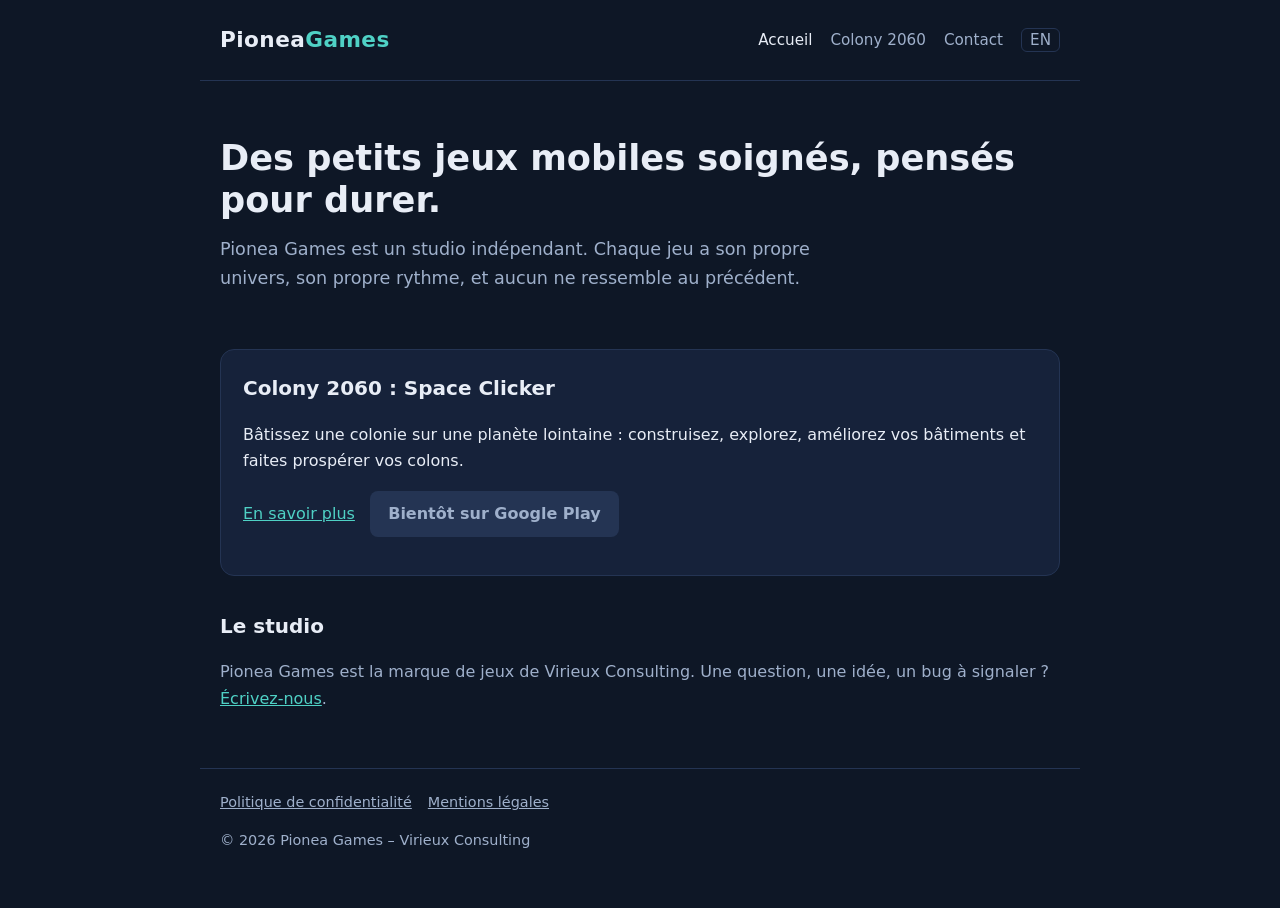
==== index.html @ 82339b9e "Add files via upload" ====
<!DOCTYPE html>
<html lang="fr">
<head>
<meta charset="utf-8">
<meta name="viewport" content="width=device-width,initial-scale=1">
<title>Pionea Games – Jeux mobiles indépendants</title>
<meta name="description" content="Pionea Games, studio indépendant de jeux mobiles édité par Virieux Consulting.">
<link rel="stylesheet" href="/style.css">
<link rel="icon" href="/favicon.svg" type="image/svg+xml">
<link rel="alternate" hreflang="en" href="https://pioneagames.com/en/">
</head>
<body>
<header>
<a class="brand" href="/">Pionea<span>Games</span></a>
<nav><a href="/" class=on>Accueil</a><a href="/colony-2060.html">Colony 2060</a><a href="/contact.html">Contact</a><a class="lang" href="/en/">EN</a></nav>
</header>
<main>

<section class="hero">
<h1>Des petits jeux mobiles soignés, pensés pour durer.</h1>
<p>Pionea Games est un studio indépendant. Chaque jeu a son propre univers, son propre rythme, et aucun ne ressemble au précédent.</p>
</section>
<section class="card">
<h2>Colony 2060 : Space Clicker</h2>
<p>Bâtissez une colonie sur une planète lointaine : construisez, explorez, améliorez vos bâtiments et faites prospérer vos colons.</p>
<p><a href="/colony-2060.html">En savoir plus</a> &nbsp; <span class="btn off">Bientôt sur Google Play</span></p>
</section>
<section>
<h2>Le studio</h2>
<p class="muted">Pionea Games est la marque de jeux de Virieux Consulting. Une question, une idée, un bug à signaler ? <a href="/contact.html">Écrivez-nous</a>.</p>
</section>
</main>
<footer>
<a href="/confidentialite.html">Politique de confidentialité</a><a href="/mentions-legales.html">Mentions légales</a>
<p>© 2026 Pionea Games – Virieux Consulting</p>
</footer>
</body>
</html>
---- style.css ----
:root{--bg:#0e1726;--card:#16223a;--text:#e8edf6;--muted:#9fb0cb;--accent:#4fd1c5;--line:#243453}
*{box-sizing:border-box}
html{scroll-behavior:smooth}
body{margin:0;font-family:system-ui,-apple-system,"Segoe UI",Roboto,sans-serif;background:var(--bg);color:var(--text);line-height:1.65}
a{color:var(--accent)}
header,main,footer{max-width:880px;margin:0 auto;padding:0 20px}
header{display:flex;flex-wrap:wrap;align-items:center;justify-content:space-between;gap:12px;padding-top:22px;padding-bottom:22px;border-bottom:1px solid var(--line)}
.brand{font-weight:700;font-size:1.35rem;letter-spacing:.02em;color:var(--text);text-decoration:none}
.brand span{color:var(--accent)}
nav a{margin-left:18px;text-decoration:none;color:var(--muted);font-size:.95rem}
nav a:hover,nav a.on{color:var(--text)}
.lang{border:1px solid var(--line);border-radius:6px;padding:2px 8px}
.hero{padding:56px 0 28px}
.hero h1{font-size:2.2rem;line-height:1.2;margin:0 0 14px}
.hero p{color:var(--muted);font-size:1.1rem;max-width:620px;margin:0}
.card{background:var(--card);border:1px solid var(--line);border-radius:14px;padding:22px;margin:28px 0}
.card h2,.card h3{margin-top:0}
.btn{display:inline-block;background:var(--accent);color:#06222a;font-weight:600;border-radius:8px;padding:10px 18px;text-decoration:none}
.btn.off{background:var(--line);color:var(--muted);cursor:default}
h1.page{font-size:1.9rem;margin:44px 0 6px}
h2{margin-top:34px;font-size:1.25rem}
.muted{color:var(--muted)}
ul{padding-left:20px}
footer{border-top:1px solid var(--line);margin-top:56px;padding-top:22px;padding-bottom:40px;color:var(--muted);font-size:.9rem}
footer a{color:var(--muted);margin-right:16px}
table{border-collapse:collapse;width:100%}
td{padding:8px 10px;border-bottom:1px solid var(--line);vertical-align:top}
td:first-child{color:var(--muted);width:38%}
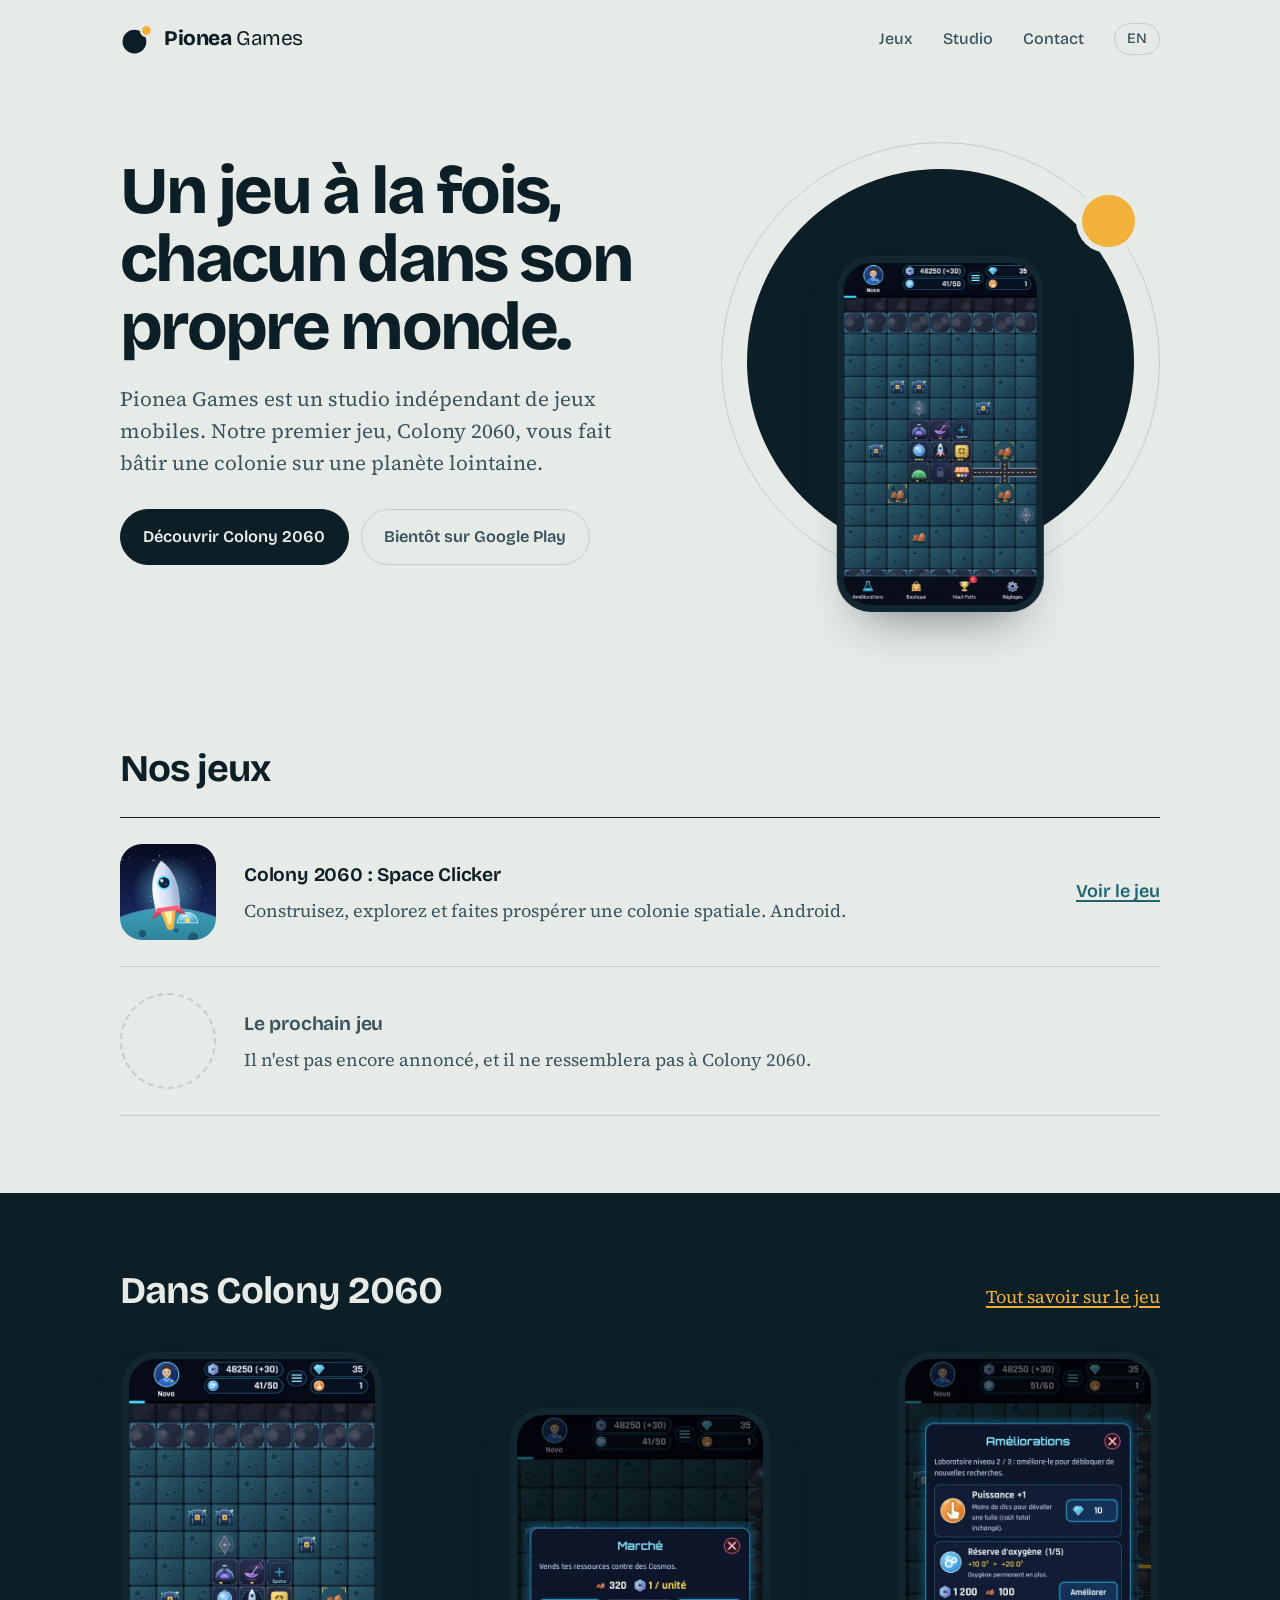
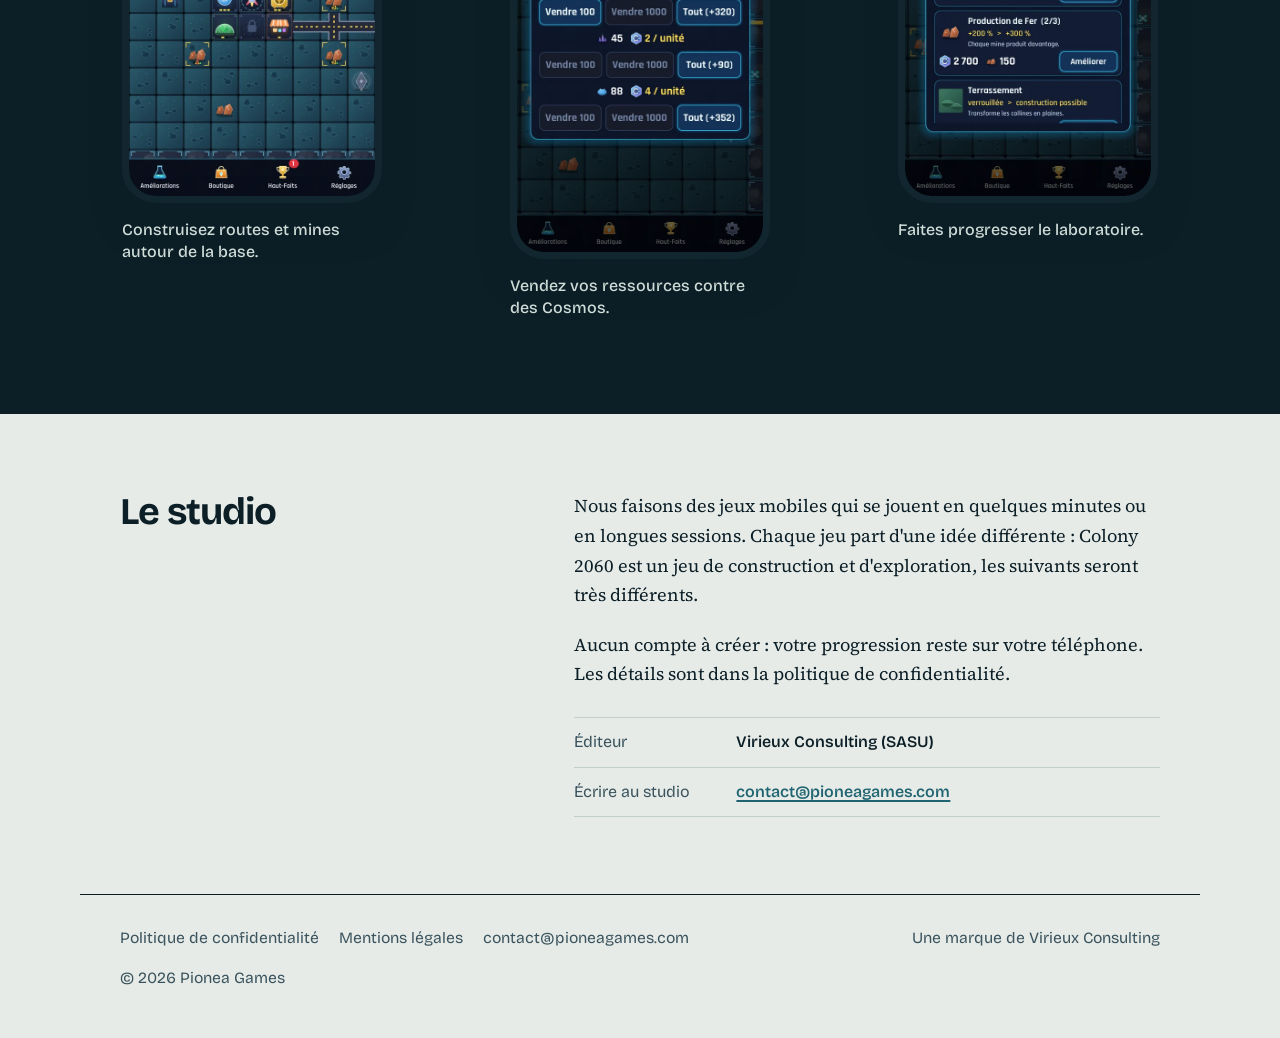
==== commit bcdd37bb: "Add files via upload" ====
--- a/index.html
+++ b/index.html
@@ -5,34 +5,89 @@
 <meta name="viewport" content="width=device-width,initial-scale=1">
 <title>Pionea Games – Jeux mobiles indépendants</title>
 <meta name="description" content="Pionea Games, studio indépendant de jeux mobiles édité par Virieux Consulting.">
+<meta name="theme-color" content="#E6EBE8">
+<link rel="canonical" href="https://pioneagames.com/">
+<link rel="alternate" hreflang="fr" href="https://pioneagames.com/">
+<link rel="alternate" hreflang="en" href="https://pioneagames.com/en/">
+<meta property="og:title" content="Pionea Games – Jeux mobiles indépendants">
+<meta property="og:description" content="Pionea Games, studio indépendant de jeux mobiles édité par Virieux Consulting.">
+<meta property="og:type" content="website">
+<meta property="og:url" content="https://pioneagames.com/">
+<link rel="preload" href="/assets/fonts/bricolage.woff2" as="font" type="font/woff2" crossorigin>
 <link rel="stylesheet" href="/style.css">
 <link rel="icon" href="/favicon.svg" type="image/svg+xml">
-<link rel="alternate" hreflang="en" href="https://pioneagames.com/en/">
 </head>
 <body>
-<header>
-<a class="brand" href="/">Pionea<span>Games</span></a>
-<nav><a href="/" class=on>Accueil</a><a href="/colony-2060.html">Colony 2060</a><a href="/contact.html">Contact</a><a class="lang" href="/en/">EN</a></nav>
+<a class="skip" href="#main">Aller au contenu</a>
+<header class="wrap top">
+<a class="brand" href="/" aria-label="Pionea Games"><svg class="mark" viewBox="0 0 40 40" aria-hidden="true"><circle cx="17" cy="23" r="14" fill="#0C1E26"/><circle cx="31" cy="10" r="6.5" fill="#F2B13B" stroke="#E6EBE8" stroke-width="2.5"/></svg><span><b>Pionea</b> Games</span></a>
+<nav aria-label="Navigation">
+<a href="/#jeux">Jeux</a>
+<a href="/#studio">Studio</a>
+<a href="/contact.html">Contact</a>
+<a class="lang" href="/en/" hreflang="en" lang="en">EN</a>
+</nav>
 </header>
-<main>
+<main id="main">
 
-<section class="hero">
-<h1>Des petits jeux mobiles soignés, pensés pour durer.</h1>
-<p>Pionea Games est un studio indépendant. Chaque jeu a son propre univers, son propre rythme, et aucun ne ressemble au précédent.</p>
+<div class="wrap">
+<div class="hero">
+<div>
+<h1 class="big">Un jeu à la fois, chacun dans son propre monde.</h1>
+<p class="lead">Pionea Games est un studio indépendant de jeux mobiles. Notre premier jeu, Colony 2060, vous fait bâtir une colonie sur une planète lointaine.</p>
+<div class="btns"><a class="btn" href="/colony-2060.html">Découvrir Colony 2060</a><span class="btn soon">Bientôt sur Google Play</span></div>
+</div>
+<div class="world" aria-hidden="false">
+<span class="planet"></span><span class="orbit"></span><span class="moon"></span>
+<figure class="phone "><img src="/assets/img/map.webp" width="540" height="960" alt="Colony 2060 : la base, les routes et les gisements vus d'en haut" decoding="async"></figure>
+</div>
+</div>
+
+<section id="jeux">
+<div class="head"><h2>Nos jeux</h2></div>
+<div class="rows">
+<div class="row">
+<img class="ico" src="/assets/img/colony2060-icon.png" width="96" height="96" alt="" loading="lazy">
+<div><h3>Colony 2060 : Space Clicker</h3><p>Construisez, explorez et faites prospérer une colonie spatiale. Android.</p></div>
+<a class="go" href="/colony-2060.html">Voir le jeu</a>
+</div>
+<div class="row next">
+<span class="disc" aria-hidden="true"></span>
+<div><h3>Le prochain jeu</h3><p>Il n'est pas encore annoncé, et il ne ressemblera pas à Colony 2060.</p></div>
+</div>
+</div>
 </section>
-<section class="card">
-<h2>Colony 2060 : Space Clicker</h2>
-<p>Bâtissez une colonie sur une planète lointaine : construisez, explorez, améliorez vos bâtiments et faites prospérer vos colons.</p>
-<p><a href="/colony-2060.html">En savoir plus</a> &nbsp; <span class="btn off">Bientôt sur Google Play</span></p>
+</div>
+
+<div class="band">
+<section class="wrap" style="padding-block:clamp(44px,6vw,84px)">
+<div class="head"><h2>Dans Colony 2060</h2><a href="/colony-2060.html">Tout savoir sur le jeu</a></div>
+<div class="shots">
+<figure class="item"><figure class="phone "><img src="/assets/img/map.webp" width="540" height="960" alt="Colony 2060 : la base, les routes et les gisements vus d'en haut" loading=lazy decoding="async"></figure><figcaption>Construisez routes et mines autour de la base.</figcaption></figure><figure class="item"><figure class="phone "><img src="/assets/img/market.webp" width="540" height="960" alt="Colony 2060 : le marché où vendre ses ressources" loading=lazy decoding="async"></figure><figcaption>Vendez vos ressources contre des Cosmos.</figcaption></figure><figure class="item"><figure class="phone "><img src="/assets/img/upg.webp" width="540" height="960" alt="Colony 2060 : le laboratoire d'améliorations" loading=lazy decoding="async"></figure><figcaption>Faites progresser le laboratoire.</figcaption></figure>
+</div>
 </section>
-<section>
+</div>
+
+<div class="wrap">
+<section id="studio" class="studio">
 <h2>Le studio</h2>
-<p class="muted">Pionea Games est la marque de jeux de Virieux Consulting. Une question, une idée, un bug à signaler ? <a href="/contact.html">Écrivez-nous</a>.</p>
+<div>
+<p>Nous faisons des jeux mobiles qui se jouent en quelques minutes ou en longues sessions. Chaque jeu part d'une idée différente : Colony 2060 est un jeu de construction et d'exploration, les suivants seront très différents.</p>
+<p>Aucun compte à créer : votre progression reste sur votre téléphone. Les détails sont dans la politique de confidentialité.</p>
+<dl class="facts">
+<div><dt>Éditeur</dt><dd>Virieux Consulting (SASU)</dd></div>
+<div><dt>Écrire au studio</dt><dd><a href="mailto:contact@pioneagames.com">contact@pioneagames.com</a></dd></div>
+</dl>
+</div>
 </section>
+</div>
 </main>
-<footer>
-<a href="/confidentialite.html">Politique de confidentialité</a><a href="/mentions-legales.html">Mentions légales</a>
-<p>© 2026 Pionea Games – Virieux Consulting</p>
+<footer class="wrap">
+<div class="cols">
+<div><a href="/confidentialite.html">Politique de confidentialité</a><a href="/mentions-legales.html">Mentions légales</a><a href="mailto:contact@pioneagames.com">contact@pioneagames.com</a></div>
+<div>Une marque de Virieux Consulting</div>
+</div>
+<p>© 2026 Pionea Games</p>
 </footer>
 </body>
 </html>
--- a/style.css
+++ b/style.css
@@ -1,29 +1,123 @@
 
-:root{--bg:#0e1726;--card:#16223a;--text:#e8edf6;--muted:#9fb0cb;--accent:#4fd1c5;--line:#243453}
+@font-face{font-family:"Bricolage";src:url(/assets/fonts/bricolage.woff2) format("woff2");font-weight:200 800;font-display:swap}
+@font-face{font-family:"Source Serif";src:url(/assets/fonts/sourceserif.woff2) format("woff2");font-weight:200 900;font-display:swap}
+:root{
+  --regolith:#E6EBE8; --paper:#F2F5F3; --basalt:#0C1E26; --lagoon:#1F6470;
+  --beacon:#F2B13B; --mist:#C3CFCA; --soft:#3A535D;
+  --sans:"Bricolage",system-ui,-apple-system,"Segoe UI",Roboto,sans-serif;
+  --serif:"Source Serif",Georgia,"Times New Roman",serif;
+  --gut:clamp(20px,4vw,40px);
+}
 *{box-sizing:border-box}
 html{scroll-behavior:smooth}
-body{margin:0;font-family:system-ui,-apple-system,"Segoe UI",Roboto,sans-serif;background:var(--bg);color:var(--text);line-height:1.65}
-a{color:var(--accent)}
-header,main,footer{max-width:880px;margin:0 auto;padding:0 20px}
-header{display:flex;flex-wrap:wrap;align-items:center;justify-content:space-between;gap:12px;padding-top:22px;padding-bottom:22px;border-bottom:1px solid var(--line)}
-.brand{font-weight:700;font-size:1.35rem;letter-spacing:.02em;color:var(--text);text-decoration:none}
-.brand span{color:var(--accent)}
-nav a{margin-left:18px;text-decoration:none;color:var(--muted);font-size:.95rem}
-nav a:hover,nav a.on{color:var(--text)}
-.lang{border:1px solid var(--line);border-radius:6px;padding:2px 8px}
-.hero{padding:56px 0 28px}
-.hero h1{font-size:2.2rem;line-height:1.2;margin:0 0 14px}
-.hero p{color:var(--muted);font-size:1.1rem;max-width:620px;margin:0}
-.card{background:var(--card);border:1px solid var(--line);border-radius:14px;padding:22px;margin:28px 0}
-.card h2,.card h3{margin-top:0}
-.btn{display:inline-block;background:var(--accent);color:#06222a;font-weight:600;border-radius:8px;padding:10px 18px;text-decoration:none}
-.btn.off{background:var(--line);color:var(--muted);cursor:default}
-h1.page{font-size:1.9rem;margin:44px 0 6px}
-h2{margin-top:34px;font-size:1.25rem}
-.muted{color:var(--muted)}
-ul{padding-left:20px}
-footer{border-top:1px solid var(--line);margin-top:56px;padding-top:22px;padding-bottom:40px;color:var(--muted);font-size:.9rem}
-footer a{color:var(--muted);margin-right:16px}
-table{border-collapse:collapse;width:100%}
-td{padding:8px 10px;border-bottom:1px solid var(--line);vertical-align:top}
-td:first-child{color:var(--muted);width:38%}
+@media (prefers-reduced-motion:reduce){html{scroll-behavior:auto}*{animation:none!important;transition:none!important}}
+body{margin:0;background:var(--regolith);color:var(--basalt);font:400 1.125rem/1.65 var(--serif);-webkit-font-smoothing:antialiased}
+img{max-width:100%;height:auto;display:block}
+a{color:var(--lagoon);text-underline-offset:.18em;text-decoration-thickness:1.5px}
+a:hover{color:var(--basalt)}
+:focus-visible{outline:3px solid var(--lagoon);outline-offset:3px;border-radius:4px}
+.skip{position:absolute;left:-999px;top:8px;background:var(--basalt);color:var(--regolith);padding:8px 14px;border-radius:8px;z-index:9}
+.skip:focus{left:8px}
+.wrap{max-width:1120px;margin:0 auto;padding-inline:var(--gut)}
+
+/* en-tête */
+.top{display:flex;align-items:center;justify-content:space-between;gap:16px;padding-block:22px;font-family:var(--sans)}
+.brand{white-space:nowrap;display:flex;align-items:center;gap:10px;text-decoration:none;color:var(--basalt);font-size:1.3rem;letter-spacing:-.02em;font-weight:760}
+.brand b{font-weight:760}.brand span{font-weight:400}
+.brand .mark{width:34px;height:34px}
+.top nav{display:flex;align-items:center;gap:clamp(14px,3vw,30px);font-size:1rem;font-weight:500}
+.top nav a{color:var(--soft);text-decoration:none}
+.top nav a:hover,.top nav a[aria-current]{color:var(--basalt)}
+.top nav a[aria-current]{text-decoration:underline;text-decoration-thickness:2px;text-underline-offset:.4em}
+.top nav .lang{border:1.5px solid var(--mist);border-radius:999px;padding:3px 12px;font-size:.9rem}
+
+/* titres */
+h1,h2,h3{font-family:var(--sans);color:var(--basalt);margin:0}
+h1.big{font-size:clamp(2.4rem,5.2vw,4.4rem);line-height:1.02;letter-spacing:-.04em;font-weight:760;max-width:15ch;text-wrap:balance}
+h2{font-size:clamp(1.65rem,3vw,2.35rem);line-height:1.1;letter-spacing:-.025em;font-weight:700}
+h3{font-size:1.2rem;letter-spacing:-.01em;font-weight:650}
+.lead{font-size:clamp(1.15rem,1.6vw,1.35rem);line-height:1.55;max-width:34em;color:var(--soft);margin:22px 0 0}
+
+/* boutons */
+.btns{display:flex;flex-wrap:wrap;gap:12px;margin-top:30px;font-family:var(--sans)}
+.btn{display:inline-flex;align-items:center;padding:.85rem 1.4rem;border-radius:999px;font-weight:620;font-size:1.02rem;text-decoration:none;background:var(--basalt);color:var(--regolith);border:1.5px solid var(--basalt)}
+.btn:hover{background:var(--lagoon);border-color:var(--lagoon);color:#fff}
+.btn.soon{background:transparent;color:var(--soft);border-color:var(--mist);pointer-events:none}
+
+/* héros */
+.hero{display:grid;gap:clamp(28px,5vw,72px);align-items:center;padding-block:clamp(20px,5vw,64px) clamp(48px,7vw,96px)}
+@media (min-width:900px){.hero{grid-template-columns:1.1fr .9fr}}
+.world{position:relative;aspect-ratio:1/1;width:100%;max-width:540px;margin-inline:auto}
+.world .planet{position:absolute;inset:6%;border-radius:50%;background:var(--basalt)}
+.world .orbit{position:absolute;inset:0;border-radius:50%;border:1.5px solid var(--mist)}
+.world .moon{position:absolute;left:82.3%;top:11.9%;width:12%;aspect-ratio:1;border-radius:50%;background:var(--beacon);box-shadow:0 0 0 6px var(--regolith)}
+.world .phone{position:absolute;left:50%;bottom:-7%;width:47%;transform:translateX(-50%);animation:rise .9s cubic-bezier(.2,.7,.2,1) both}
+@keyframes rise{from{opacity:0;transform:translate(-50%,34px)}to{opacity:1;transform:translate(-50%,0)}}
+
+/* téléphone */
+.phone{margin:0;border:7px solid #11262e;border-radius:34px;background:#11262e;overflow:hidden;box-shadow:0 28px 50px -26px rgba(12,30,38,.55)}
+.phone img{width:100%;border-radius:26px}
+
+/* sections */
+section{padding-block:clamp(44px,6vw,84px)}
+.head{display:flex;flex-wrap:wrap;align-items:baseline;justify-content:space-between;gap:8px 24px;margin-bottom:28px}
+.rows{border-top:1.5px solid var(--basalt)}
+.row{display:grid;grid-template-columns:96px 1fr auto;gap:20px 28px;align-items:center;padding-block:26px;border-bottom:1.5px solid var(--mist)}
+.row .ico{width:96px;height:96px;border-radius:22px}
+.row p{margin:6px 0 0;color:var(--soft);max-width:36em}
+.row .go{font-family:var(--sans);font-weight:600}
+.row.next .disc{width:96px;height:96px;border-radius:50%;border:2px dashed var(--mist)}
+.row.next h3,.row.next p{color:var(--soft)}
+@media (max-width:640px){.row{grid-template-columns:72px 1fr}.row .ico,.row.next .disc{width:72px;height:72px;border-radius:18px}.row .go{grid-column:2}}
+
+/* bande sombre : captures */
+.band{background:var(--basalt);color:#CFDCD8}
+.band h2{color:var(--regolith)}
+.band a{color:var(--beacon)}.band :focus-visible{outline-color:var(--beacon)}
+.shots{display:flex;gap:clamp(16px,3vw,36px);overflow-x:auto;scroll-snap-type:x mandatory;padding:6px 2px 18px;margin-top:34px;-webkit-overflow-scrolling:touch}
+.shots figure.item{flex:0 0 min(62vw,250px);scroll-snap-align:start;margin:0}
+.shots figcaption{font-family:var(--sans);font-size:1rem;line-height:1.4;margin-top:16px;color:#CFDCD8;font-weight:500}
+@media (min-width:980px){.shots{overflow:visible;justify-content:space-between}.shots figure.item{flex:1 1 0;max-width:260px}.shots figure.item:nth-child(even){margin-top:56px}}
+
+/* studio */
+.studio{display:grid;gap:28px 64px}
+@media (min-width:900px){.studio{grid-template-columns:.8fr 1.2fr}}
+.studio p{margin:0 0 1.1em;max-width:36em}
+.facts{margin:28px 0 0;font-family:var(--sans);font-size:1rem}
+.facts div{display:grid;grid-template-columns:150px 1fr;gap:12px;padding-block:11px;border-top:1.5px solid var(--mist)}
+.facts div:last-child{border-bottom:1.5px solid var(--mist)}
+.facts dt{color:var(--soft)}.facts dd{margin:0;font-weight:560}
+
+/* fiche jeu */
+.gamehead{display:flex;align-items:center;gap:20px;margin-bottom:22px}
+.gamehead img{width:84px;height:84px;border-radius:20px}
+.defs{border-top:1.5px solid var(--basalt);margin:30px 0 0}
+.defs div{display:grid;gap:4px 28px;padding-block:20px;border-bottom:1.5px solid var(--mist)}
+@media (min-width:760px){.defs div{grid-template-columns:230px 1fr}}
+.defs dt{font-family:var(--sans);font-weight:650;font-size:1.15rem;letter-spacing:-.01em}
+.defs dd{margin:0;max-width:38em}
+.info{width:100%;border-collapse:collapse;font-family:var(--sans);font-size:1rem}
+.info td{padding:11px 0;border-top:1.5px solid var(--mist);vertical-align:top}
+.info tr:last-child td{border-bottom:1.5px solid var(--mist)}
+.info td:first-child{color:var(--soft);width:38%;padding-right:16px}
+
+/* contact */
+.mail{display:inline-block;font:700 clamp(1.5rem,5vw,3.2rem)/1.1 var(--sans);letter-spacing:-.03em;color:var(--basalt);text-decoration-thickness:3px;text-decoration-color:var(--beacon);text-underline-offset:.15em;margin:18px 0 8px;overflow-wrap:anywhere}
+.mail:hover{color:var(--lagoon)}
+
+/* pages de texte (confidentialité, mentions) */
+.prose{max-width:68ch}
+.prose h1.page{font:760 clamp(2rem,4.4vw,3.2rem)/1.05 var(--sans);letter-spacing:-.035em;margin:30px 0 10px}
+.prose h2{margin-top:2.2em;font-size:1.4rem}
+.prose p,.prose li{line-height:1.7}
+.prose .muted,.muted{color:var(--soft)}
+.prose table{width:100%;border-collapse:collapse;font-family:var(--sans);font-size:1rem;margin-top:12px}
+.prose td{padding:10px 0;border-top:1.5px solid var(--mist);vertical-align:top}
+.prose td:first-child{color:var(--soft);width:38%;padding-right:16px}
+
+/* pied */
+footer{border-top:1.5px solid var(--basalt);margin-top:clamp(40px,6vw,80px);padding-block:30px 48px;font-family:var(--sans);font-size:.98rem;color:var(--soft)}
+footer .cols{display:flex;flex-wrap:wrap;justify-content:space-between;gap:18px 40px}
+footer a{color:var(--soft);margin-right:20px;text-decoration:none}
+footer a:hover{color:var(--basalt);text-decoration:underline}
+footer p{margin:14px 0 0}
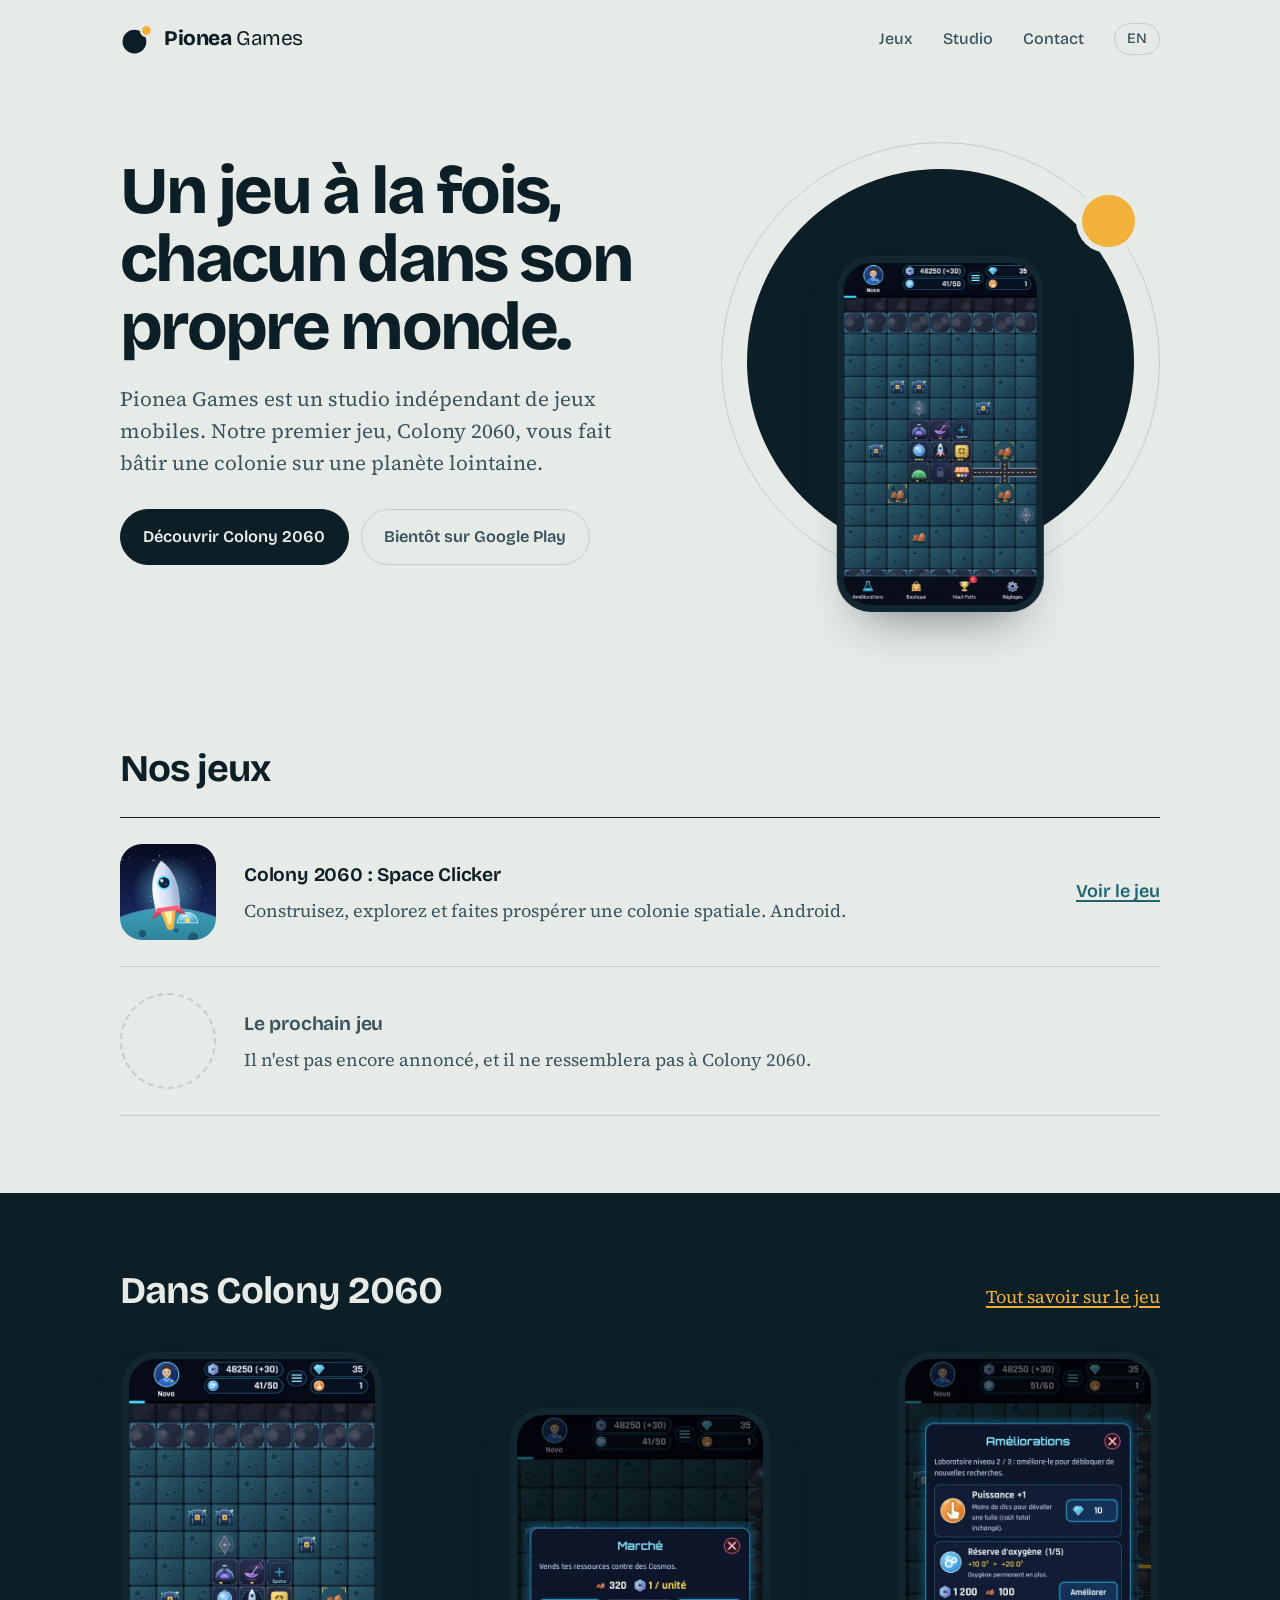
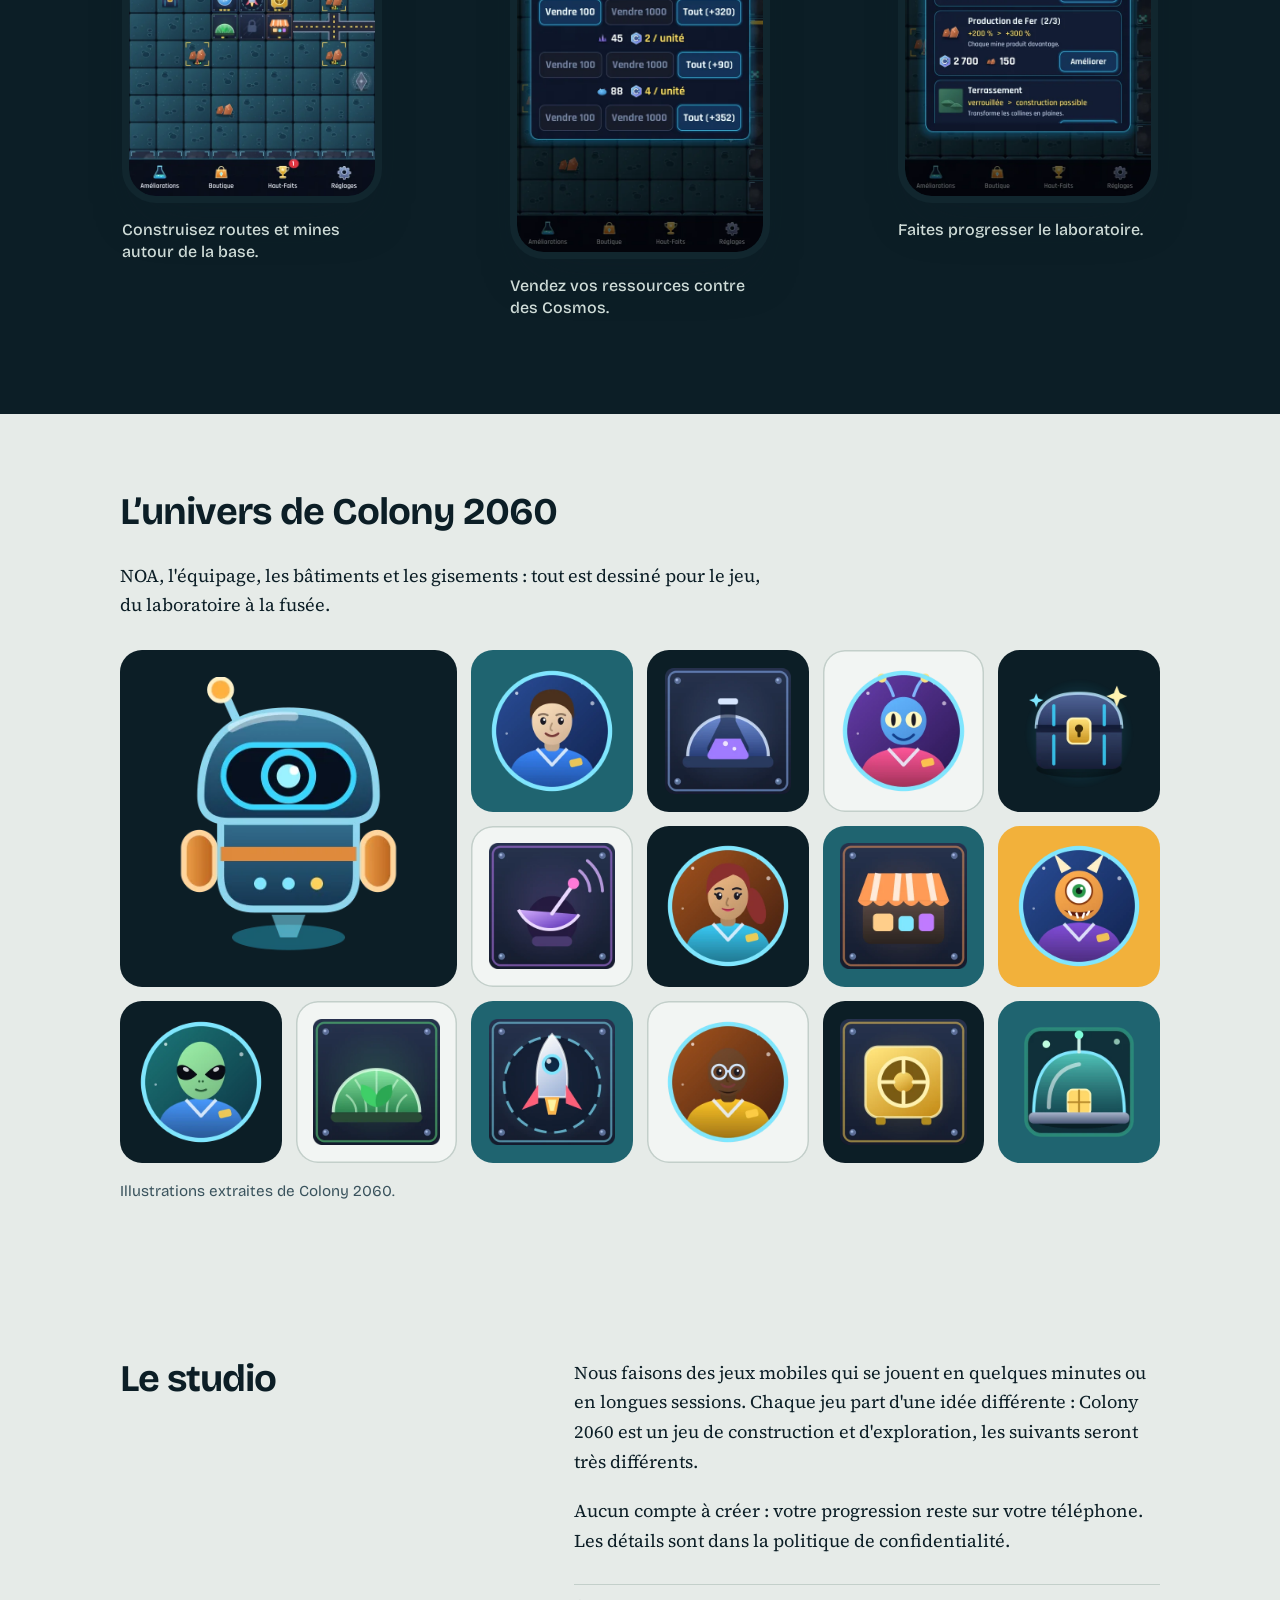
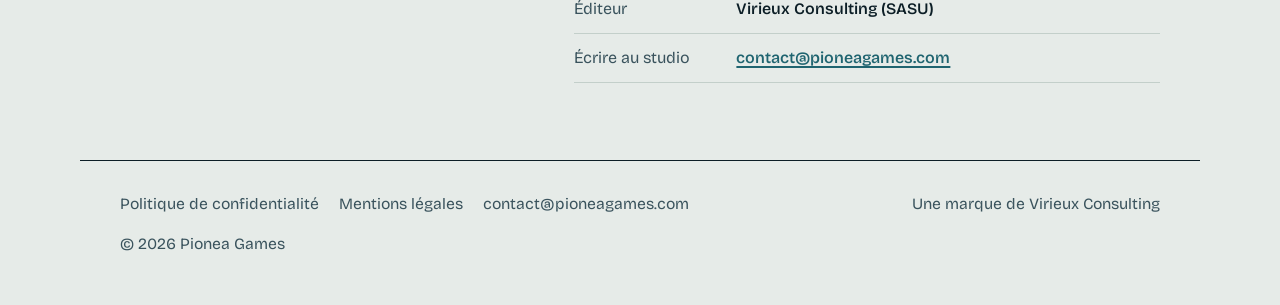
==== commit 7c5e26e4: "Add files via upload" ====
--- a/index.html
+++ b/index.html
@@ -69,6 +69,18 @@
 </div>
 
 <div class="wrap">
+<section aria-labelledby="univers">
+<div class="head"><h2 id="univers">L’univers de Colony 2060</h2></div>
+<p style="max-width:36em;margin:0">NOA, l'équipage, les bâtiments et les gisements : tout est dessiné pour le jeu, du laboratoire à la fusée.</p>
+<div class="mosaic">
+<div class="tile big"><img src="/assets/art/noa.webp" width="320" height="320" alt="NOA, l’assistante de la colonie" loading="lazy" decoding="async"></div>
+<div class="tile t2"><img src="/assets/art/avatar_0.webp" width="320" height="320" alt="" loading="lazy" decoding="async"></div><div class="tile t1"><img src="/assets/art/b_lab.webp" width="320" height="320" alt="" loading="lazy" decoding="async"></div><div class="tile t3"><img src="/assets/art/avatar_9.webp" width="320" height="320" alt="" loading="lazy" decoding="async"></div><div class="tile t1"><img src="/assets/art/chest.webp" width="320" height="320" alt="" loading="lazy" decoding="async"></div><div class="tile t3"><img src="/assets/art/b_radar.webp" width="320" height="320" alt="" loading="lazy" decoding="async"></div><div class="tile t1"><img src="/assets/art/avatar_5.webp" width="320" height="320" alt="" loading="lazy" decoding="async"></div><div class="tile t2"><img src="/assets/art/b_market.webp" width="320" height="320" alt="" loading="lazy" decoding="async"></div><div class="tile t4"><img src="/assets/art/avatar_11.webp" width="320" height="320" alt="" loading="lazy" decoding="async"></div><div class="tile t1"><img src="/assets/art/avatar_8.webp" width="320" height="320" alt="" loading="lazy" decoding="async"></div><div class="tile t3"><img src="/assets/art/b_greenhouse.webp" width="320" height="320" alt="" loading="lazy" decoding="async"></div><div class="tile t2"><img src="/assets/art/rocket.webp" width="320" height="320" alt="" loading="lazy" decoding="async"></div><div class="tile t3"><img src="/assets/art/avatar_3.webp" width="320" height="320" alt="" loading="lazy" decoding="async"></div><div class="tile t1"><img src="/assets/art/b_bank.webp" width="320" height="320" alt="" loading="lazy" decoding="async"></div><div class="tile t2"><img src="/assets/art/camp.webp" width="320" height="320" alt="" loading="lazy" decoding="async"></div>
+</div>
+<p class="credit">Illustrations extraites de Colony 2060.</p>
+</section>
+</div>
+
+<div class="wrap">
 <section id="studio" class="studio">
 <h2>Le studio</h2>
 <div>
--- a/style.css
+++ b/style.css
@@ -79,6 +79,22 @@
 .shots figcaption{font-family:var(--sans);font-size:1rem;line-height:1.4;margin-top:16px;color:#CFDCD8;font-weight:500}
 @media (min-width:980px){.shots{overflow:visible;justify-content:space-between}.shots figure.item{flex:1 1 0;max-width:260px}.shots figure.item:nth-child(even){margin-top:56px}}
 
+/* mosaïque d'art */
+.mosaic{display:grid;grid-template-columns:repeat(4,1fr);gap:clamp(8px,1.4vw,14px);margin-top:30px}
+.mosaic .tile{aspect-ratio:1;border-radius:clamp(14px,2vw,22px);display:grid;place-items:center;overflow:hidden;background:var(--basalt)}
+.mosaic .tile img{width:78%;height:78%;object-fit:contain}
+.mosaic .big{grid-column:span 2;grid-row:span 2}
+.mosaic .big img{width:84%;height:84%}
+.mosaic .t2{background:var(--lagoon)}
+.mosaic .t3{background:var(--paper);box-shadow:inset 0 0 0 1.5px var(--mist)}
+.mosaic .t4{background:var(--beacon)}
+.mosaic .tile:nth-child(n+14){display:none}
+@media (min-width:760px){
+  .mosaic{grid-template-columns:repeat(6,1fr)}
+  .mosaic .tile:nth-child(n+14){display:grid}
+}
+.credit{font-family:var(--sans);font-size:.95rem;color:var(--soft);margin:16px 0 0}
+
 /* studio */
 .studio{display:grid;gap:28px 64px}
 @media (min-width:900px){.studio{grid-template-columns:.8fr 1.2fr}}
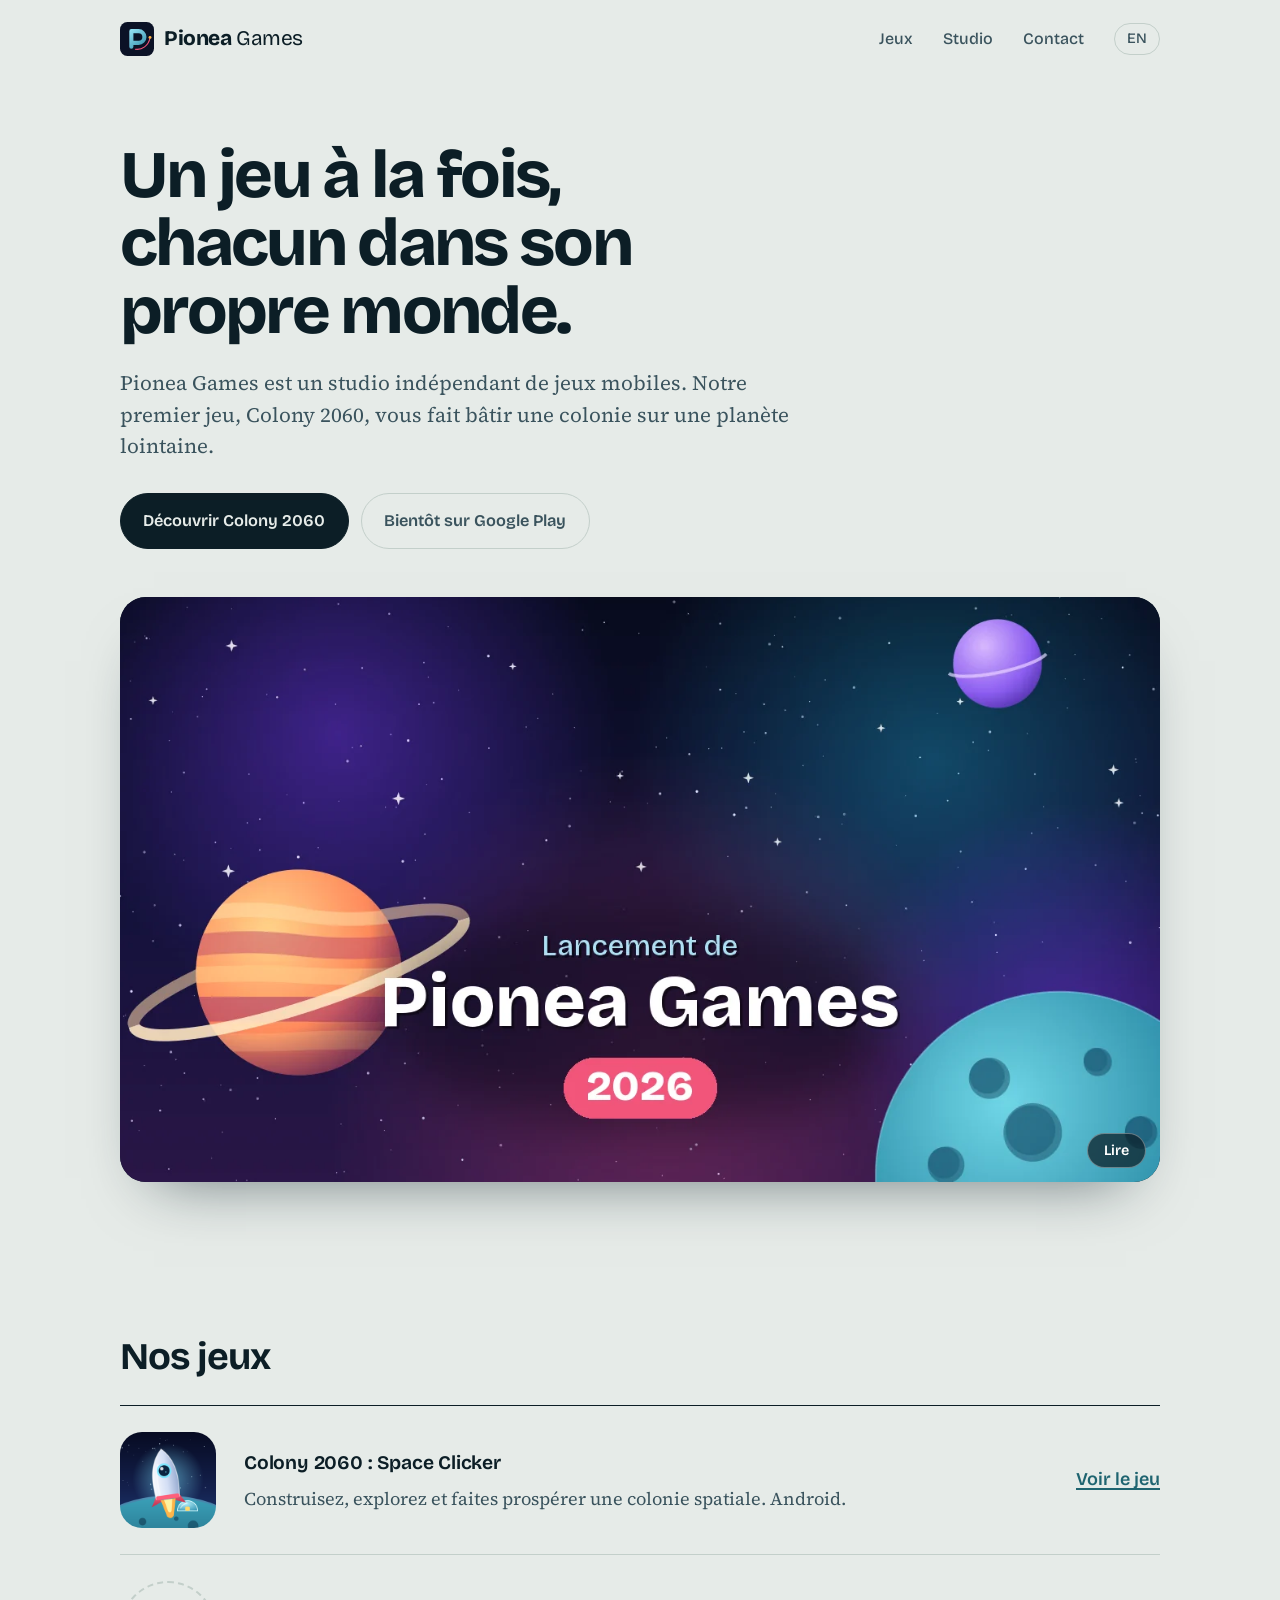
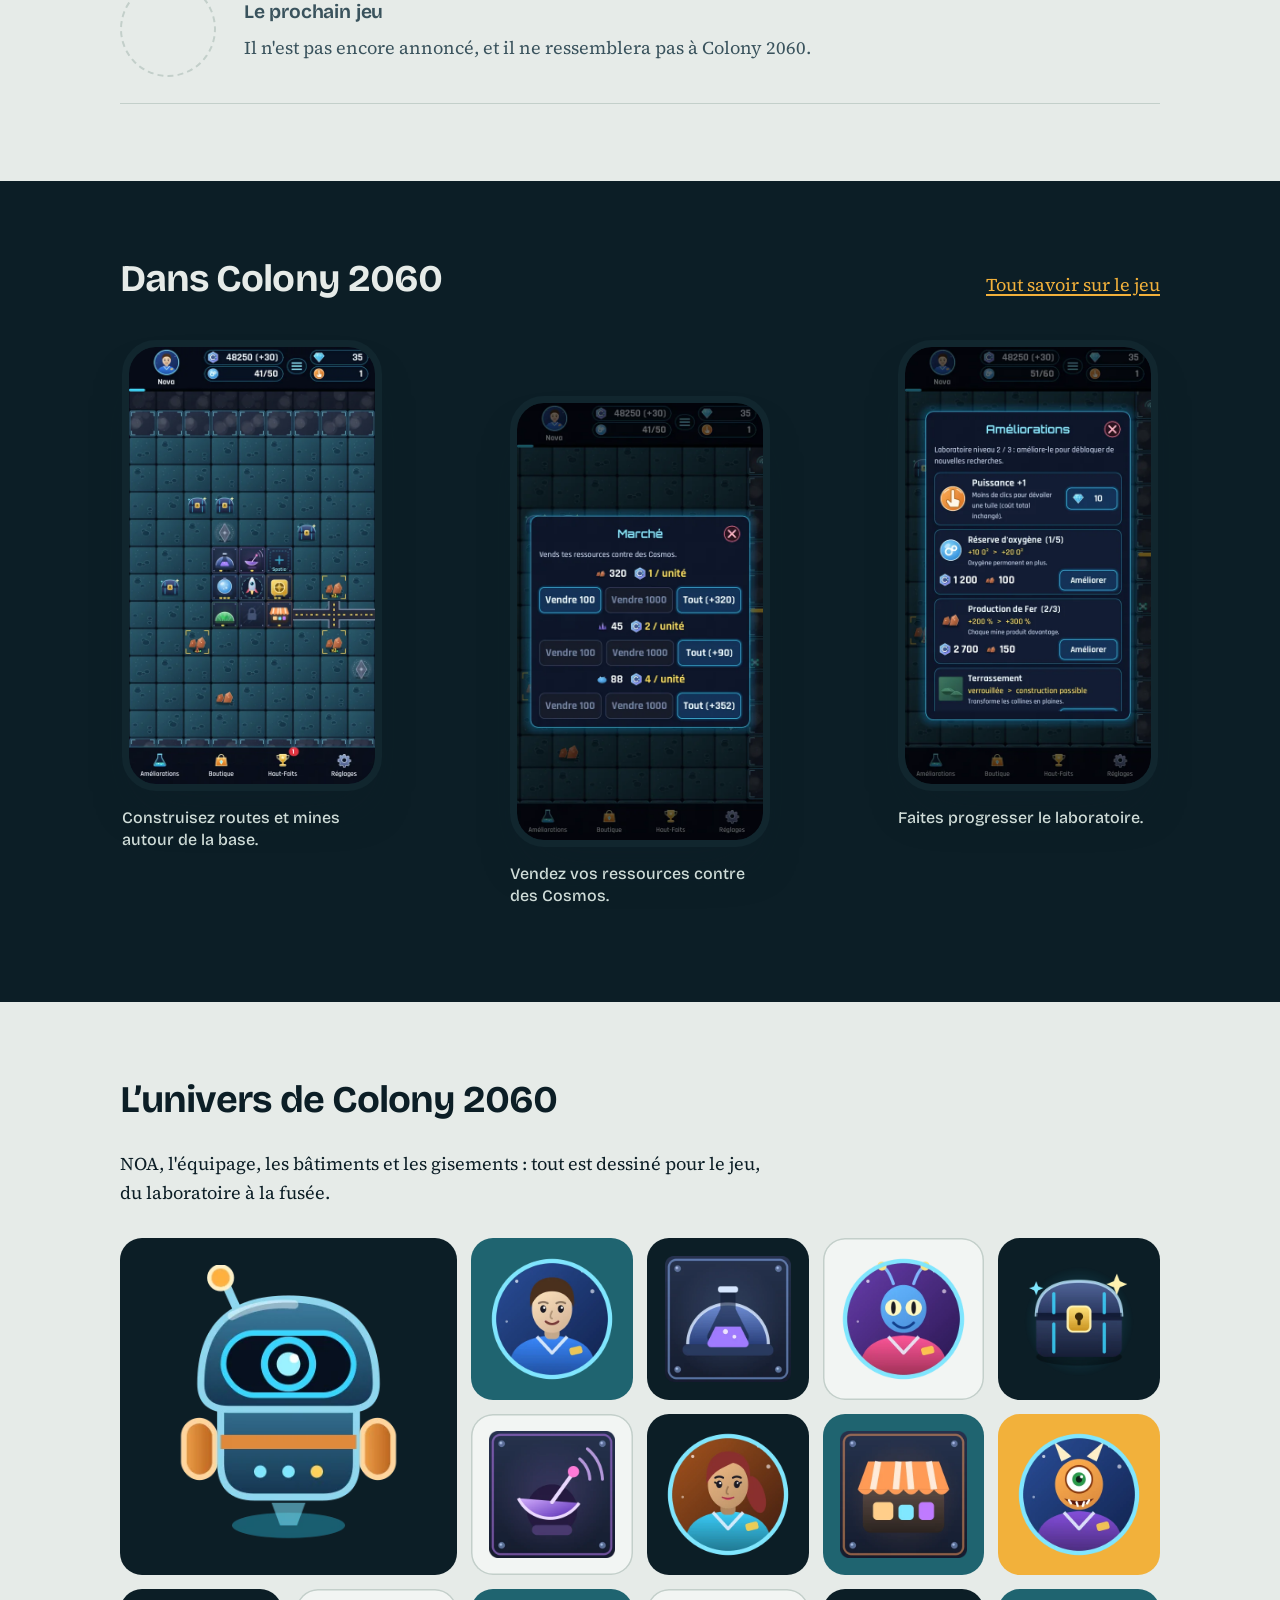
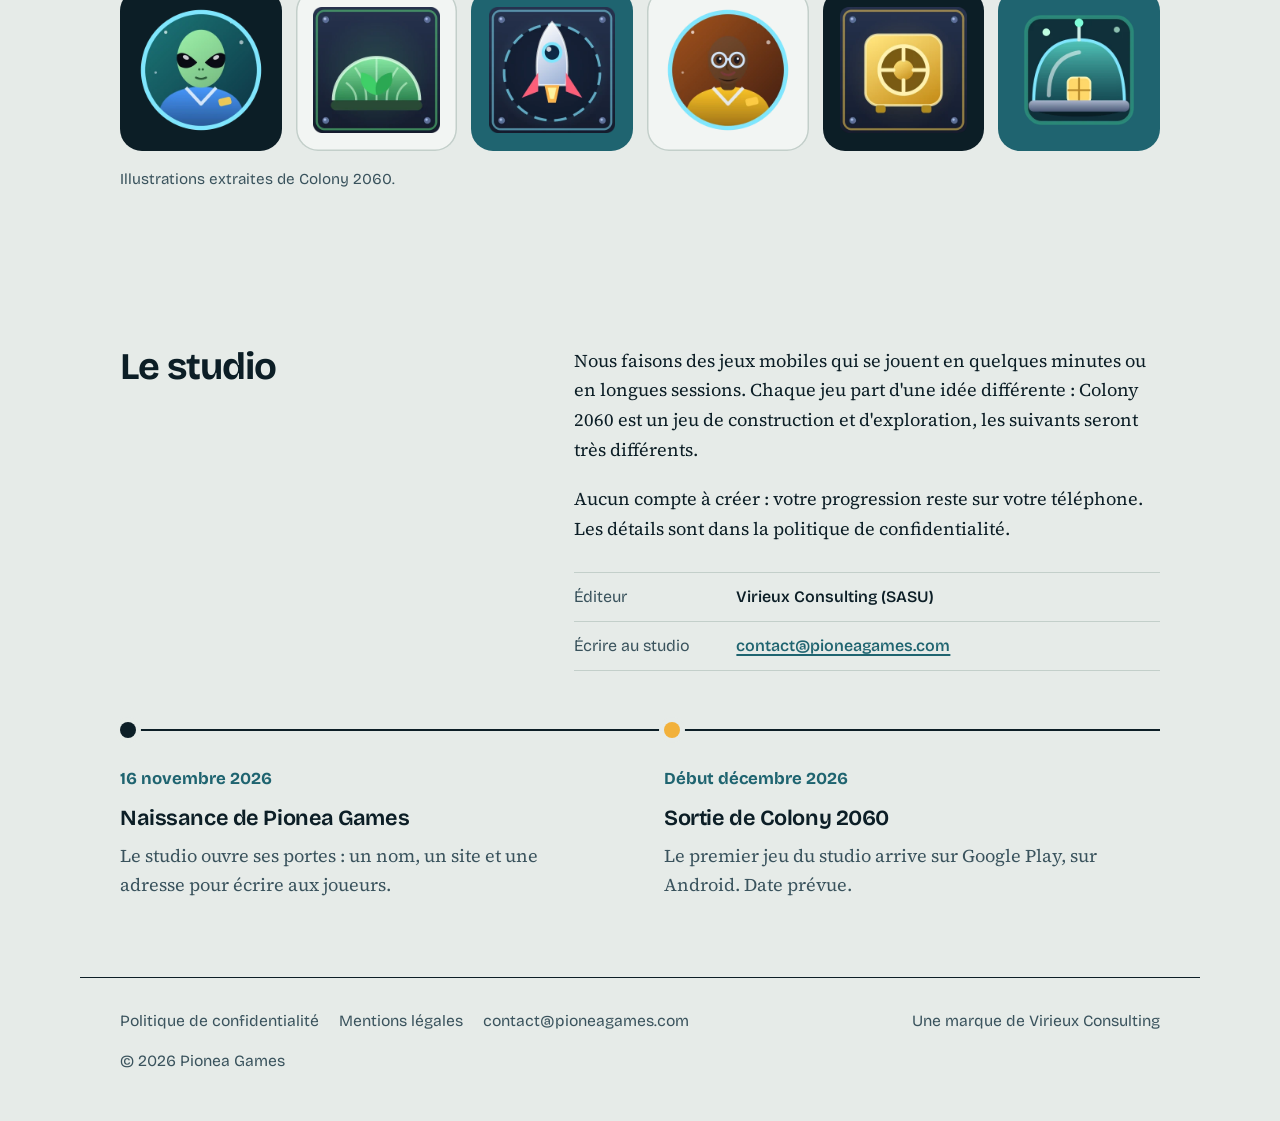
==== commit abff6657: "Add files via upload" ====
--- a/index.html
+++ b/index.html
@@ -20,7 +20,7 @@
 <body>
 <a class="skip" href="#main">Aller au contenu</a>
 <header class="wrap top">
-<a class="brand" href="/" aria-label="Pionea Games"><svg class="mark" viewBox="0 0 40 40" aria-hidden="true"><circle cx="17" cy="23" r="14" fill="#0C1E26"/><circle cx="31" cy="10" r="6.5" fill="#F2B13B" stroke="#E6EBE8" stroke-width="2.5"/></svg><span><b>Pionea</b> Games</span></a>
+<a class="brand" href="/" aria-label="Pionea Games"><svg class="mark" viewBox="0 0 512 512" aria-hidden="true"><defs><linearGradient id="pg" gradientUnits="userSpaceOnUse" x1="140" y1="100" x2="400" y2="420"><stop offset="0" stop-color="#9ae7f9"/><stop offset="1" stop-color="#2a86a3"/></linearGradient></defs><rect width="512" height="512" rx="112" fill="#0b1226"/><path d="M171 372V138H280a88 88 0 0 1 0 176H171" fill="none" stroke="url(#pg)" stroke-width="62" stroke-linecap="round" stroke-linejoin="round"/><path d="M232 410C330 424 430 360 452 240" fill="none" stroke="#f2557b" stroke-width="16" stroke-linecap="round"/><circle cx="452" cy="232" r="22" fill="#ffb547"/></svg><span><b>Pionea</b> Games</span></a>
 <nav aria-label="Navigation">
 <a href="/#jeux">Jeux</a>
 <a href="/#studio">Studio</a>
@@ -31,18 +31,28 @@
 <main id="main">
 
 <div class="wrap">
-<div class="hero">
-<div>
+<div class="hero1">
 <h1 class="big">Un jeu à la fois, chacun dans son propre monde.</h1>
 <p class="lead">Pionea Games est un studio indépendant de jeux mobiles. Notre premier jeu, Colony 2060, vous fait bâtir une colonie sur une planète lointaine.</p>
 <div class="btns"><a class="btn" href="/colony-2060.html">Découvrir Colony 2060</a><span class="btn soon">Bientôt sur Google Play</span></div>
 </div>
-<div class="world" aria-hidden="false">
-<span class="planet"></span><span class="orbit"></span><span class="moon"></span>
-<figure class="phone "><img src="/assets/img/map.webp" width="540" height="960" alt="Colony 2060 : la base, les routes et les gisements vus d'en haut" decoding="async"></figure>
-</div>
+<figure class="film">
+<video id="film" autoplay muted loop playsinline preload="metadata" poster="/assets/video/pionea-lancement-poster.webp" width="1280" height="720" aria-label="Film de lancement de Pionea Games">
+<source src="/assets/video/pionea-lancement.mp4" type="video/mp4">
+</video>
+<button class="film-btn" id="film-btn" type="button" aria-pressed="false">Mettre en pause</button>
+</figure>
+<script>
+(function(){var v=document.getElementById("film"),b=document.getElementById("film-btn");if(!v||!b)return;
+var P="Mettre en pause",L="Lire";
+function sync(){b.textContent=v.paused?L:P;b.setAttribute("aria-pressed",v.paused?"true":"false")}
+if(window.matchMedia&&matchMedia("(prefers-reduced-motion: reduce)").matches){v.removeAttribute("autoplay");v.pause()}
+b.addEventListener("click",function(){v.paused?v.play():v.pause()});
+v.addEventListener("play",sync);v.addEventListener("pause",sync);sync()})();
+</script>
 </div>
 
+<div class="wrap">
 <section id="jeux">
 <div class="head"><h2>Nos jeux</h2></div>
 <div class="rows">
@@ -91,6 +101,14 @@
 <div><dt>Écrire au studio</dt><dd><a href="mailto:contact@pioneagames.com">contact@pioneagames.com</a></dd></div>
 </dl>
 </div>
+<ol class="timeline" aria-label="Chronologie du studio">
+<li><time datetime="2026-11-16">16 novembre 2026</time>
+<h3>Naissance de Pionea Games</h3>
+<p>Le studio ouvre ses portes : un nom, un site et une adresse pour écrire aux joueurs.</p></li>
+<li class="soon"><time datetime="2026-12">Début décembre 2026</time>
+<h3>Sortie de Colony 2060</h3>
+<p>Le premier jeu du studio arrive sur Google Play, sur Android. Date prévue.</p></li>
+</ol>
 </section>
 </div>
 </main>
--- a/style.css
+++ b/style.css
@@ -131,6 +131,26 @@
 .prose td{padding:10px 0;border-top:1.5px solid var(--mist);vertical-align:top}
 .prose td:first-child{color:var(--soft);width:38%;padding-right:16px}
 
+/* film d'ouverture */
+.hero1{padding-block:clamp(20px,5vw,64px) clamp(28px,4vw,48px)}
+.film{position:relative;margin:0 0 clamp(40px,6vw,80px);border-radius:clamp(14px,2.2vw,26px);overflow:hidden;background:var(--basalt);aspect-ratio:16/9;box-shadow:0 30px 60px -34px rgba(12,30,38,.6)}
+.film video{display:block;width:100%;height:100%;object-fit:cover}
+.film-btn{position:absolute;right:14px;bottom:14px;font:600 .9rem var(--sans);color:#fff;background:rgba(12,30,38,.72);border:1.5px solid rgba(255,255,255,.35);border-radius:999px;padding:.5rem 1rem;cursor:pointer}
+.film-btn:hover{background:rgba(12,30,38,.92)}
+
+/* frise du studio */
+.timeline{list-style:none;margin:18px 0 0;padding:0;grid-column:1/-1;font-family:var(--sans);display:grid;gap:30px;border-left:2px solid var(--basalt);padding-left:26px}
+.timeline li{position:relative}
+.timeline li::before{content:"";position:absolute;left:-35px;top:.3em;width:16px;height:16px;border-radius:50%;background:var(--basalt);box-shadow:0 0 0 5px var(--regolith)}
+.timeline li.soon::before{background:var(--beacon)}
+.timeline time{display:block;font-weight:700;font-size:1.05rem;color:var(--lagoon)}
+.timeline h3{margin:.35em 0 .2em;font-size:1.35rem;letter-spacing:-.02em}
+.timeline p{margin:0;color:var(--soft);max-width:26em;font-family:var(--serif)}
+@media (min-width:760px){
+  .timeline{grid-template-columns:repeat(2,1fr);gap:48px;border-left:0;padding-left:0;border-top:2px solid var(--basalt);padding-top:34px;margin-top:30px}
+  .timeline li::before{left:0;top:-43px}
+}
+
 /* pied */
 footer{border-top:1.5px solid var(--basalt);margin-top:clamp(40px,6vw,80px);padding-block:30px 48px;font-family:var(--sans);font-size:.98rem;color:var(--soft)}
 footer .cols{display:flex;flex-wrap:wrap;justify-content:space-between;gap:18px 40px}
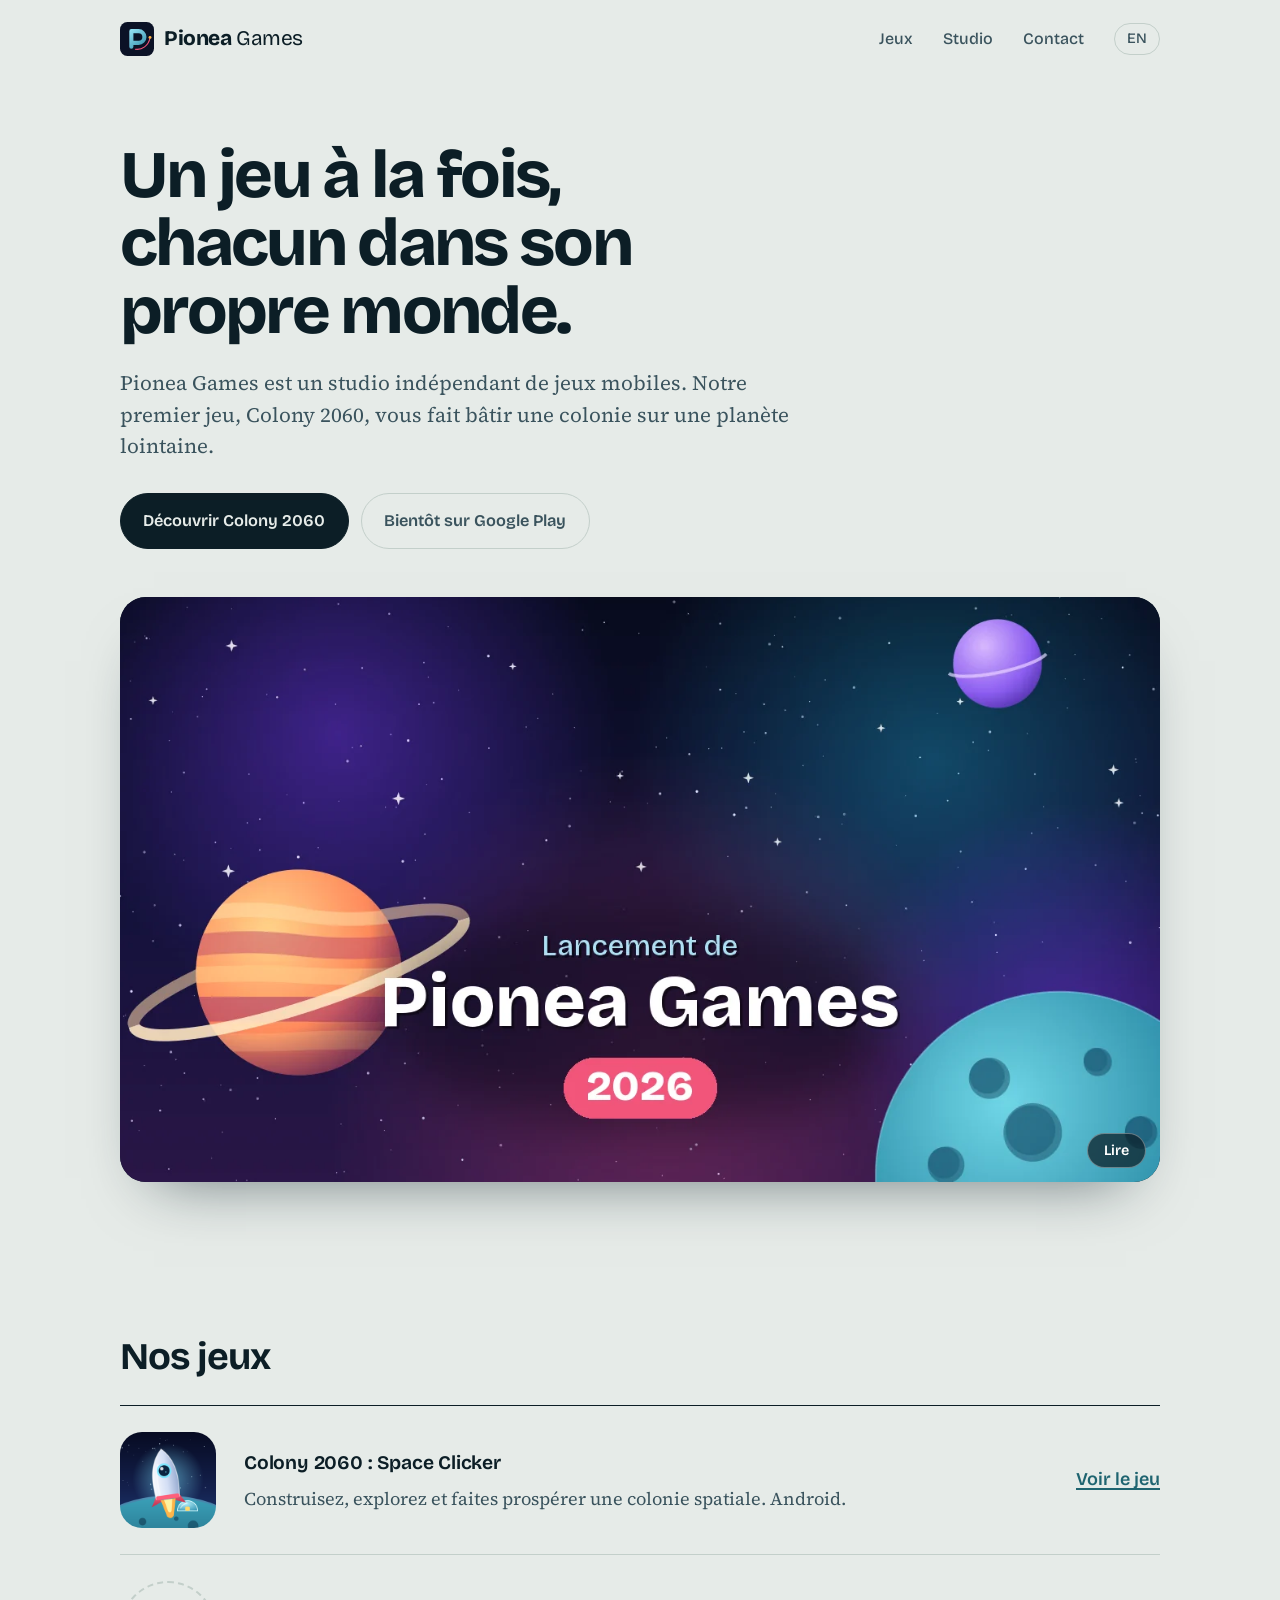
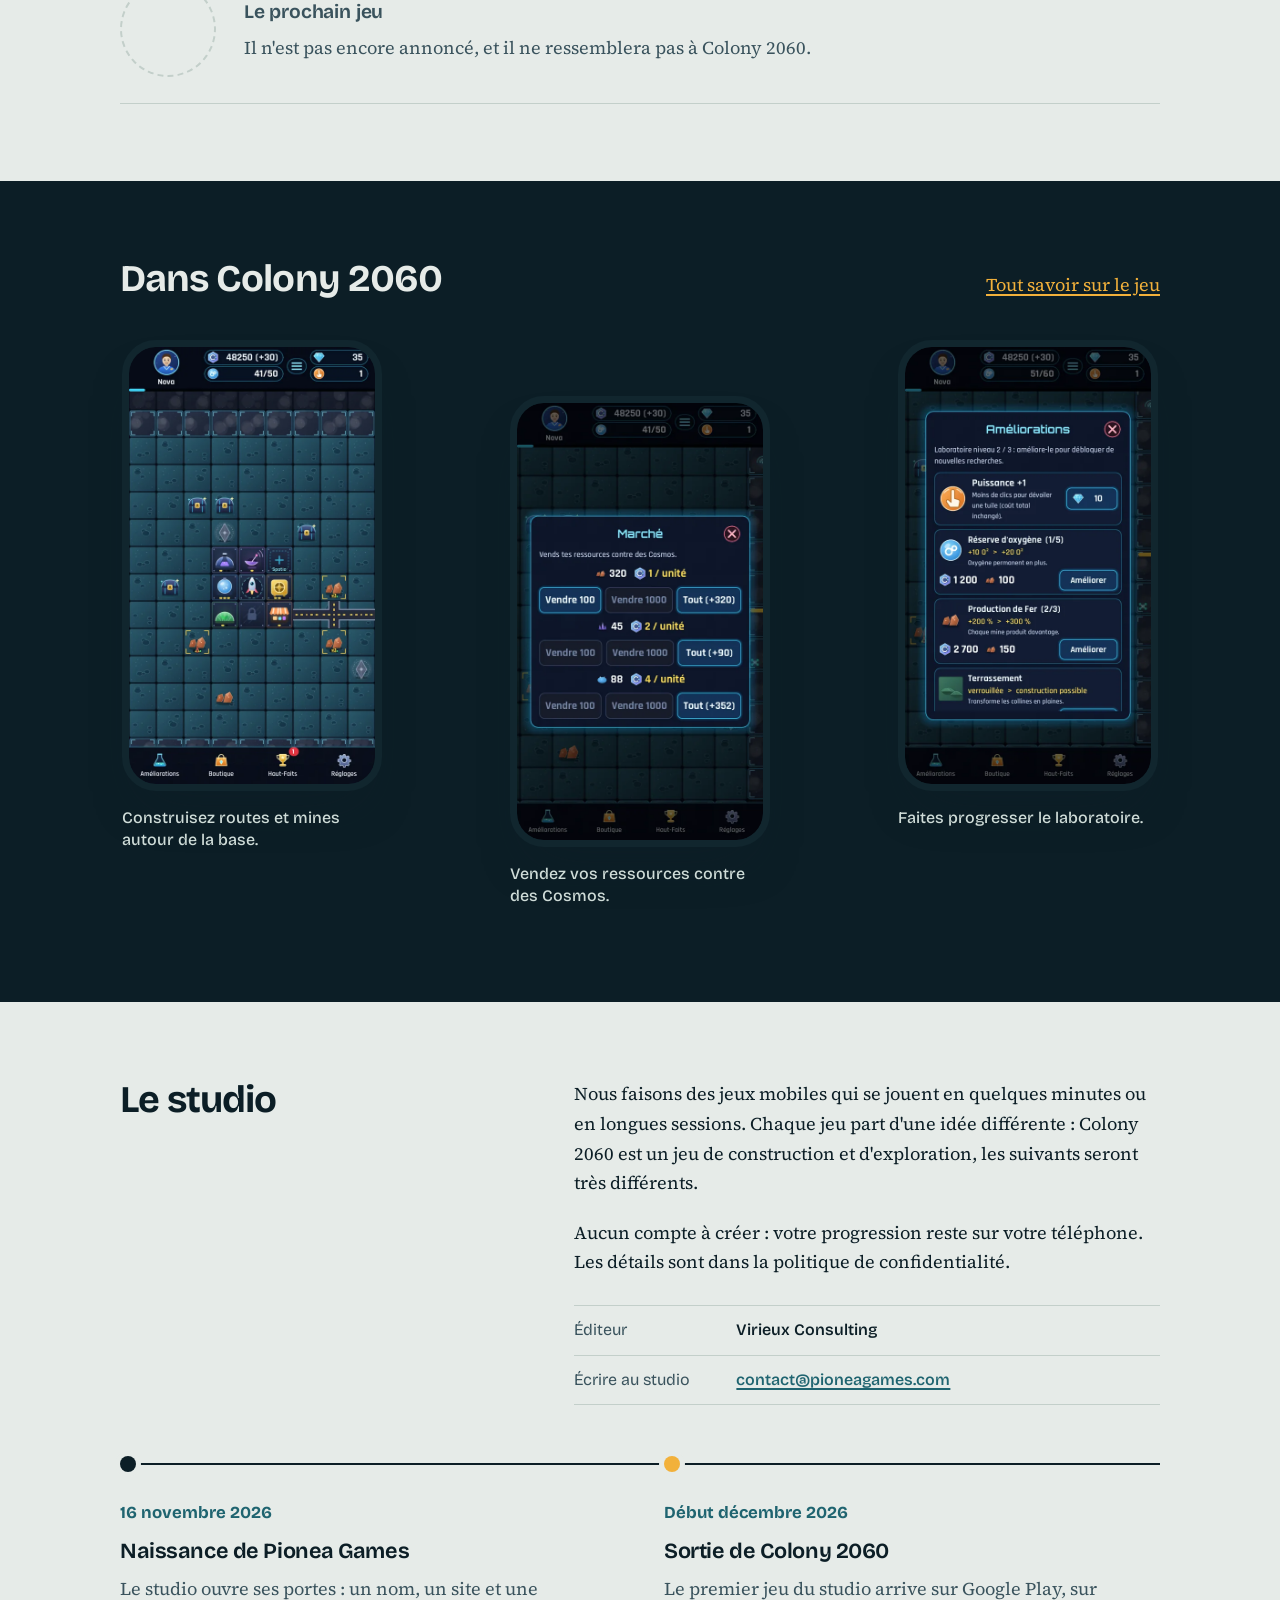
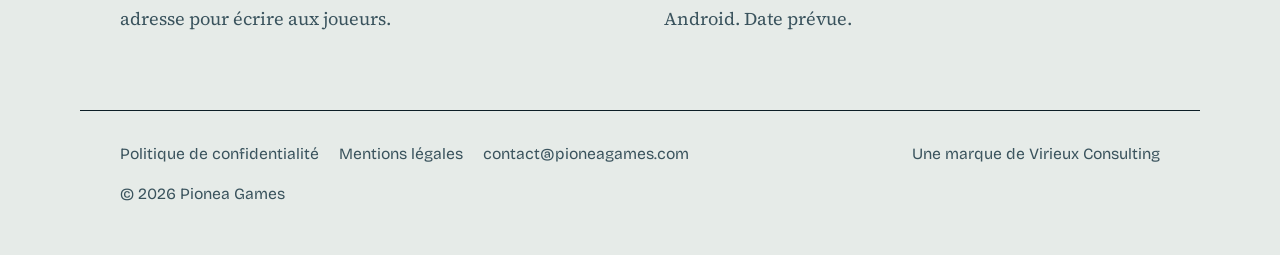
==== commit 20fef450: "Add files via upload" ====
--- a/index.html
+++ b/index.html
@@ -79,25 +79,13 @@
 </div>
 
 <div class="wrap">
-<section aria-labelledby="univers">
-<div class="head"><h2 id="univers">L’univers de Colony 2060</h2></div>
-<p style="max-width:36em;margin:0">NOA, l'équipage, les bâtiments et les gisements : tout est dessiné pour le jeu, du laboratoire à la fusée.</p>
-<div class="mosaic">
-<div class="tile big"><img src="/assets/art/noa.webp" width="320" height="320" alt="NOA, l’assistante de la colonie" loading="lazy" decoding="async"></div>
-<div class="tile t2"><img src="/assets/art/avatar_0.webp" width="320" height="320" alt="" loading="lazy" decoding="async"></div><div class="tile t1"><img src="/assets/art/b_lab.webp" width="320" height="320" alt="" loading="lazy" decoding="async"></div><div class="tile t3"><img src="/assets/art/avatar_9.webp" width="320" height="320" alt="" loading="lazy" decoding="async"></div><div class="tile t1"><img src="/assets/art/chest.webp" width="320" height="320" alt="" loading="lazy" decoding="async"></div><div class="tile t3"><img src="/assets/art/b_radar.webp" width="320" height="320" alt="" loading="lazy" decoding="async"></div><div class="tile t1"><img src="/assets/art/avatar_5.webp" width="320" height="320" alt="" loading="lazy" decoding="async"></div><div class="tile t2"><img src="/assets/art/b_market.webp" width="320" height="320" alt="" loading="lazy" decoding="async"></div><div class="tile t4"><img src="/assets/art/avatar_11.webp" width="320" height="320" alt="" loading="lazy" decoding="async"></div><div class="tile t1"><img src="/assets/art/avatar_8.webp" width="320" height="320" alt="" loading="lazy" decoding="async"></div><div class="tile t3"><img src="/assets/art/b_greenhouse.webp" width="320" height="320" alt="" loading="lazy" decoding="async"></div><div class="tile t2"><img src="/assets/art/rocket.webp" width="320" height="320" alt="" loading="lazy" decoding="async"></div><div class="tile t3"><img src="/assets/art/avatar_3.webp" width="320" height="320" alt="" loading="lazy" decoding="async"></div><div class="tile t1"><img src="/assets/art/b_bank.webp" width="320" height="320" alt="" loading="lazy" decoding="async"></div><div class="tile t2"><img src="/assets/art/camp.webp" width="320" height="320" alt="" loading="lazy" decoding="async"></div>
-</div>
-<p class="credit">Illustrations extraites de Colony 2060.</p>
-</section>
-</div>
-
-<div class="wrap">
 <section id="studio" class="studio">
 <h2>Le studio</h2>
 <div>
 <p>Nous faisons des jeux mobiles qui se jouent en quelques minutes ou en longues sessions. Chaque jeu part d'une idée différente : Colony 2060 est un jeu de construction et d'exploration, les suivants seront très différents.</p>
 <p>Aucun compte à créer : votre progression reste sur votre téléphone. Les détails sont dans la politique de confidentialité.</p>
 <dl class="facts">
-<div><dt>Éditeur</dt><dd>Virieux Consulting (SASU)</dd></div>
+<div><dt>Éditeur</dt><dd>Virieux Consulting</dd></div>
 <div><dt>Écrire au studio</dt><dd><a href="mailto:contact@pioneagames.com">contact@pioneagames.com</a></dd></div>
 </dl>
 </div>
